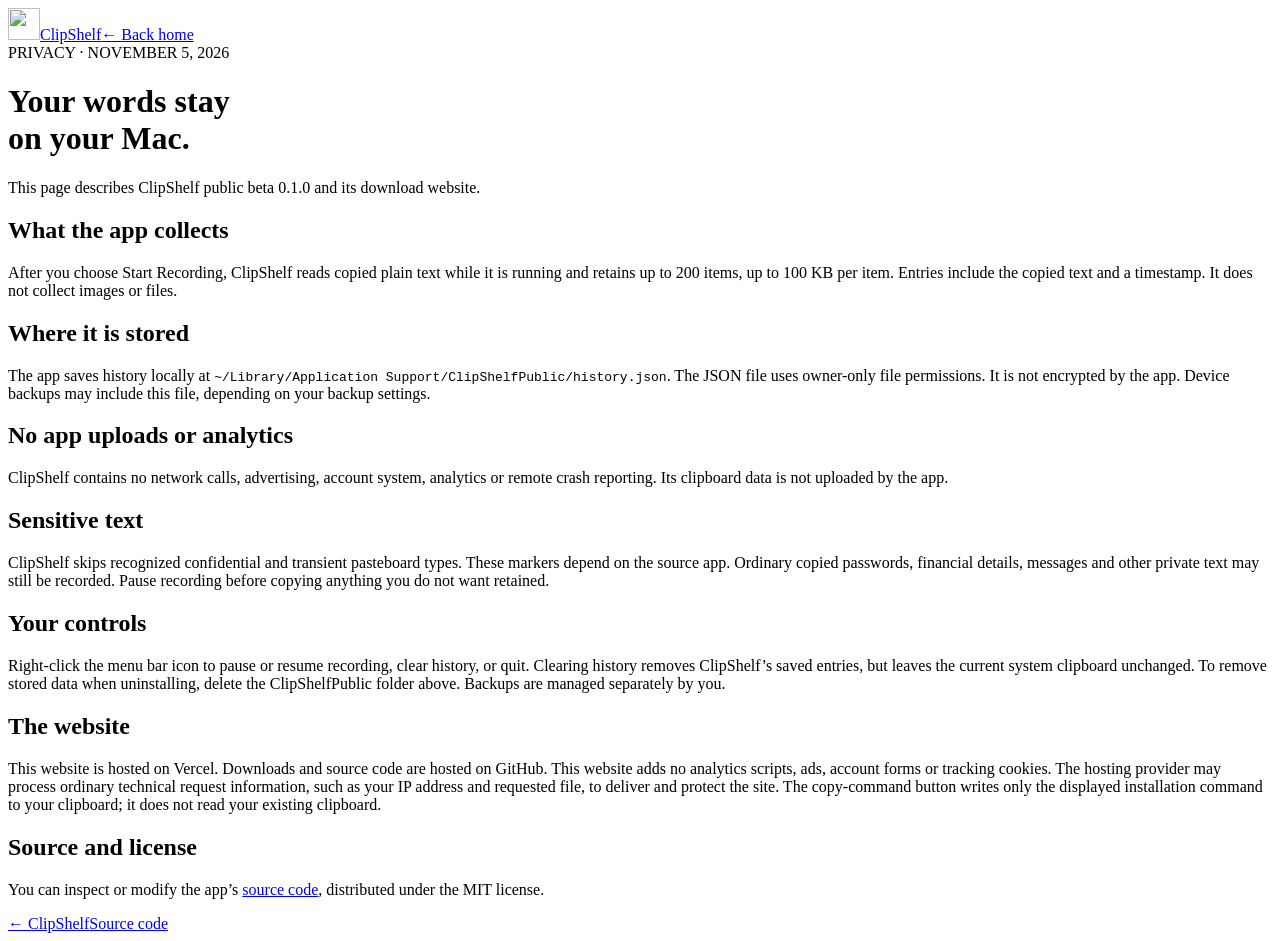
==== site/privacy.html @ a39dd44d "Publish native app source, installer, and redesigned Vercel site" ====
<!doctype html><html lang="en"><head><meta charset="utf-8"><meta name="viewport" content="width=device-width,initial-scale=1"><title>Privacy — ClipShelf</title><meta name="description" content="What ClipShelf stores, where it stays, and how to remove it."><link rel="stylesheet" href="/style.css"><link rel="icon" href="/assets/icon.svg"></head><body><header class="nav wrap"><a class="brand" href="/"><img src="/assets/icon.svg" width="32" height="32" alt="">ClipShelf</a><a href="/">← Back home</a></header><main class="wrap legal"><div class="section-label">PRIVACY · NOVEMBER 5, 2026</div><h1>Your words stay<br>on your Mac.</h1><p>This page describes ClipShelf public beta 0.1.0 and its download website.</p><h2>What the app collects</h2><p>After you choose Start Recording, ClipShelf reads copied plain text while it is running and retains up to 200 items, up to 100 KB per item. Entries include the copied text and a timestamp. It does not collect images or files.</p><h2>Where it is stored</h2><p>The app saves history locally at <code>~/Library/Application Support/ClipShelfPublic/history.json</code>. The JSON file uses owner-only file permissions. It is not encrypted by the app. Device backups may include this file, depending on your backup settings.</p><h2>No app uploads or analytics</h2><p>ClipShelf contains no network calls, advertising, account system, analytics or remote crash reporting. Its clipboard data is not uploaded by the app.</p><h2>Sensitive text</h2><p>ClipShelf skips recognized confidential and transient pasteboard types. These markers depend on the source app. Ordinary copied passwords, financial details, messages and other private text may still be recorded. Pause recording before copying anything you do not want retained.</p><h2>Your controls</h2><p>Right-click the menu bar icon to pause or resume recording, clear history, or quit. Clearing history removes ClipShelf’s saved entries, but leaves the current system clipboard unchanged. To remove stored data when uninstalling, delete the ClipShelfPublic folder above. Backups are managed separately by you.</p><h2>The website</h2><p>This website is hosted on Vercel. Downloads and source code are hosted on GitHub. This website adds no analytics scripts, ads, account forms or tracking cookies. The hosting provider may process ordinary technical request information, such as your IP address and requested file, to deliver and protect the site. The copy-command button writes only the displayed installation command to your clipboard; it does not read your existing clipboard.</p><h2>Source and license</h2><p>You can inspect or modify the app’s <a href="https://github.com/Priyesh2005/clipshelf">source code</a>, distributed under the MIT license.</p></main><footer class="wrap"><a href="/">← ClipShelf</a><a href="https://github.com/Priyesh2005/clipshelf">Source code</a></footer></body></html>
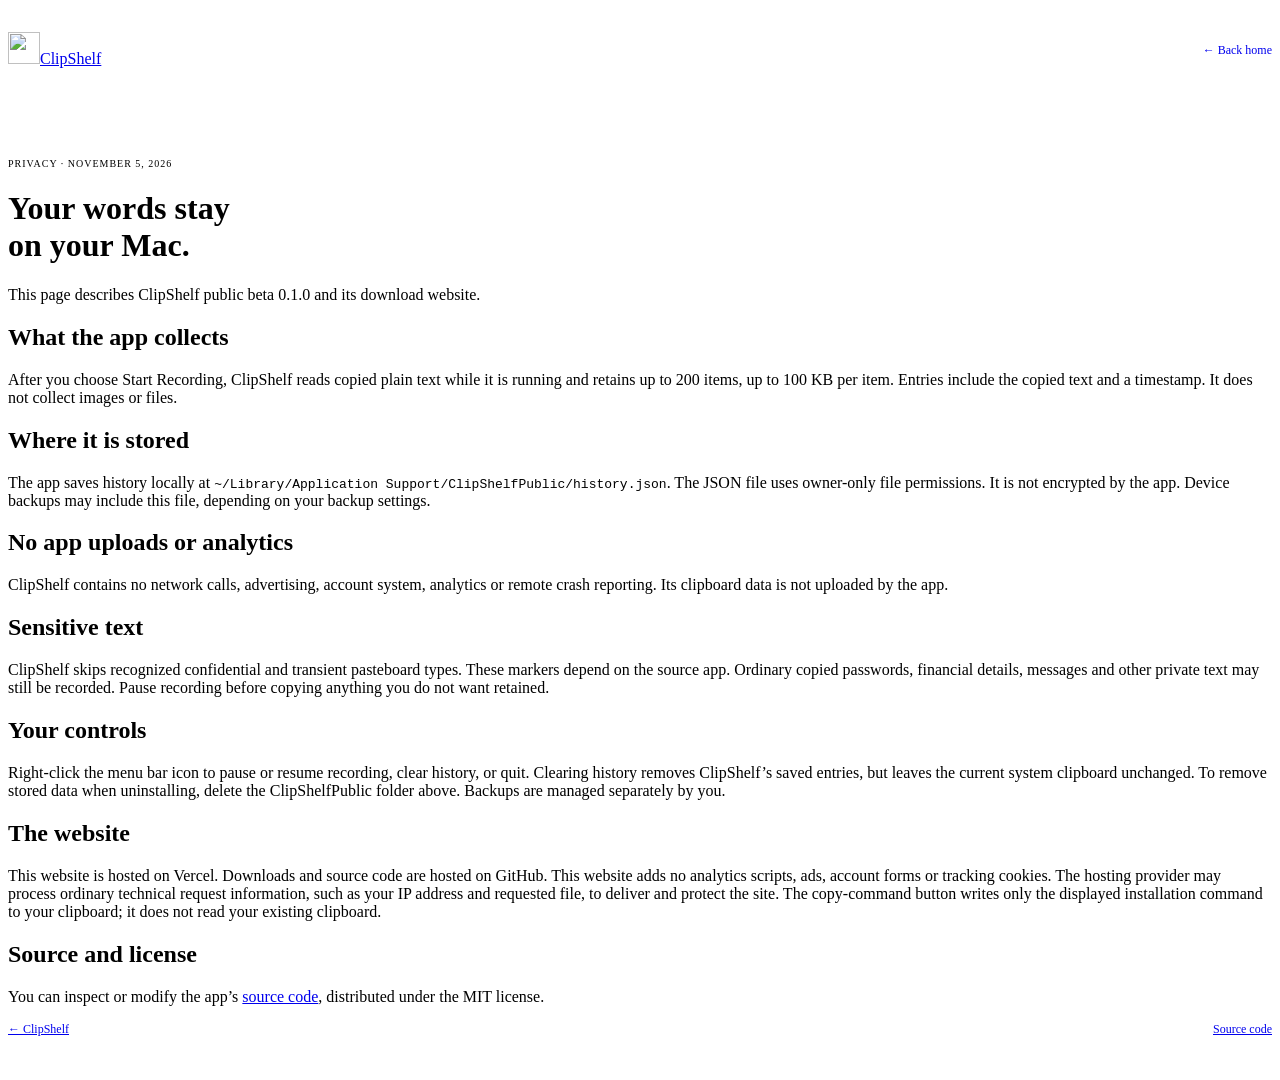
==== commit 2d407e4e: "Polish privacy page spacing and navigation Added internal styles to improve layout and presentation." ====
--- a/site/privacy.html
+++ b/site/privacy.html
@@ -1 +1 @@
-<!doctype html><html lang="en"><head><meta charset="utf-8"><meta name="viewport" content="width=device-width,initial-scale=1"><title>Privacy — ClipShelf</title><meta name="description" content="What ClipShelf stores, where it stays, and how to remove it."><link rel="stylesheet" href="/style.css"><link rel="icon" href="/assets/icon.svg"></head><body><header class="nav wrap"><a class="brand" href="/"><img src="/assets/icon.svg" width="32" height="32" alt="">ClipShelf</a><a href="/">← Back home</a></header><main class="wrap legal"><div class="section-label">PRIVACY · NOVEMBER 5, 2026</div><h1>Your words stay<br>on your Mac.</h1><p>This page describes ClipShelf public beta 0.1.0 and its download website.</p><h2>What the app collects</h2><p>After you choose Start Recording, ClipShelf reads copied plain text while it is running and retains up to 200 items, up to 100 KB per item. Entries include the copied text and a timestamp. It does not collect images or files.</p><h2>Where it is stored</h2><p>The app saves history locally at <code>~/Library/Application Support/ClipShelfPublic/history.json</code>. The JSON file uses owner-only file permissions. It is not encrypted by the app. Device backups may include this file, depending on your backup settings.</p><h2>No app uploads or analytics</h2><p>ClipShelf contains no network calls, advertising, account system, analytics or remote crash reporting. Its clipboard data is not uploaded by the app.</p><h2>Sensitive text</h2><p>ClipShelf skips recognized confidential and transient pasteboard types. These markers depend on the source app. Ordinary copied passwords, financial details, messages and other private text may still be recorded. Pause recording before copying anything you do not want retained.</p><h2>Your controls</h2><p>Right-click the menu bar icon to pause or resume recording, clear history, or quit. Clearing history removes ClipShelf’s saved entries, but leaves the current system clipboard unchanged. To remove stored data when uninstalling, delete the ClipShelfPublic folder above. Backups are managed separately by you.</p><h2>The website</h2><p>This website is hosted on Vercel. Downloads and source code are hosted on GitHub. This website adds no analytics scripts, ads, account forms or tracking cookies. The hosting provider may process ordinary technical request information, such as your IP address and requested file, to deliver and protect the site. The copy-command button writes only the displayed installation command to your clipboard; it does not read your existing clipboard.</p><h2>Source and license</h2><p>You can inspect or modify the app’s <a href="https://github.com/Priyesh2005/clipshelf">source code</a>, distributed under the MIT license.</p></main><footer class="wrap"><a href="/">← ClipShelf</a><a href="https://github.com/Priyesh2005/clipshelf">Source code</a></footer></body></html>
+<!doctype html><html lang="en"><head><meta charset="utf-8"><meta name="viewport" content="width=device-width,initial-scale=1"><title>Privacy — ClipShelf</title><meta name="description" content="What ClipShelf stores, where it stays, and how to remove it."><link rel="stylesheet" href="/style.css"><link rel="icon" href="/assets/icon.svg"><style>.nav{display:flex;align-items:center;justify-content:space-between;padding-top:24px}.nav>a:last-child{font-size:12px;text-decoration:none}.legal{padding-top:90px}.section-label{font-size:10px;letter-spacing:1px;margin-bottom:20px}footer.wrap{display:flex;justify-content:space-between;padding-bottom:35px;font-size:12px}</style></head><body><header class="nav wrap"><a class="brand" href="/"><img src="/assets/icon.svg" width="32" height="32" alt="">ClipShelf</a><a href="/">← Back home</a></header><main class="wrap legal"><div class="section-label">PRIVACY · NOVEMBER 5, 2026</div><h1>Your words stay<br>on your Mac.</h1><p>This page describes ClipShelf public beta 0.1.0 and its download website.</p><h2>What the app collects</h2><p>After you choose Start Recording, ClipShelf reads copied plain text while it is running and retains up to 200 items, up to 100 KB per item. Entries include the copied text and a timestamp. It does not collect images or files.</p><h2>Where it is stored</h2><p>The app saves history locally at <code>~/Library/Application Support/ClipShelfPublic/history.json</code>. The JSON file uses owner-only file permissions. It is not encrypted by the app. Device backups may include this file, depending on your backup settings.</p><h2>No app uploads or analytics</h2><p>ClipShelf contains no network calls, advertising, account system, analytics or remote crash reporting. Its clipboard data is not uploaded by the app.</p><h2>Sensitive text</h2><p>ClipShelf skips recognized confidential and transient pasteboard types. These markers depend on the source app. Ordinary copied passwords, financial details, messages and other private text may still be recorded. Pause recording before copying anything you do not want retained.</p><h2>Your controls</h2><p>Right-click the menu bar icon to pause or resume recording, clear history, or quit. Clearing history removes ClipShelf’s saved entries, but leaves the current system clipboard unchanged. To remove stored data when uninstalling, delete the ClipShelfPublic folder above. Backups are managed separately by you.</p><h2>The website</h2><p>This website is hosted on Vercel. Downloads and source code are hosted on GitHub. This website adds no analytics scripts, ads, account forms or tracking cookies. The hosting provider may process ordinary technical request information, such as your IP address and requested file, to deliver and protect the site. The copy-command button writes only the displayed installation command to your clipboard; it does not read your existing clipboard.</p><h2>Source and license</h2><p>You can inspect or modify the app’s <a href="https://github.com/Priyesh2005/clipshelf">source code</a>, distributed under the MIT license.</p></main><footer class="wrap"><a href="/">← ClipShelf</a><a href="https://github.com/Priyesh2005/clipshelf">Source code</a></footer></body></html>
